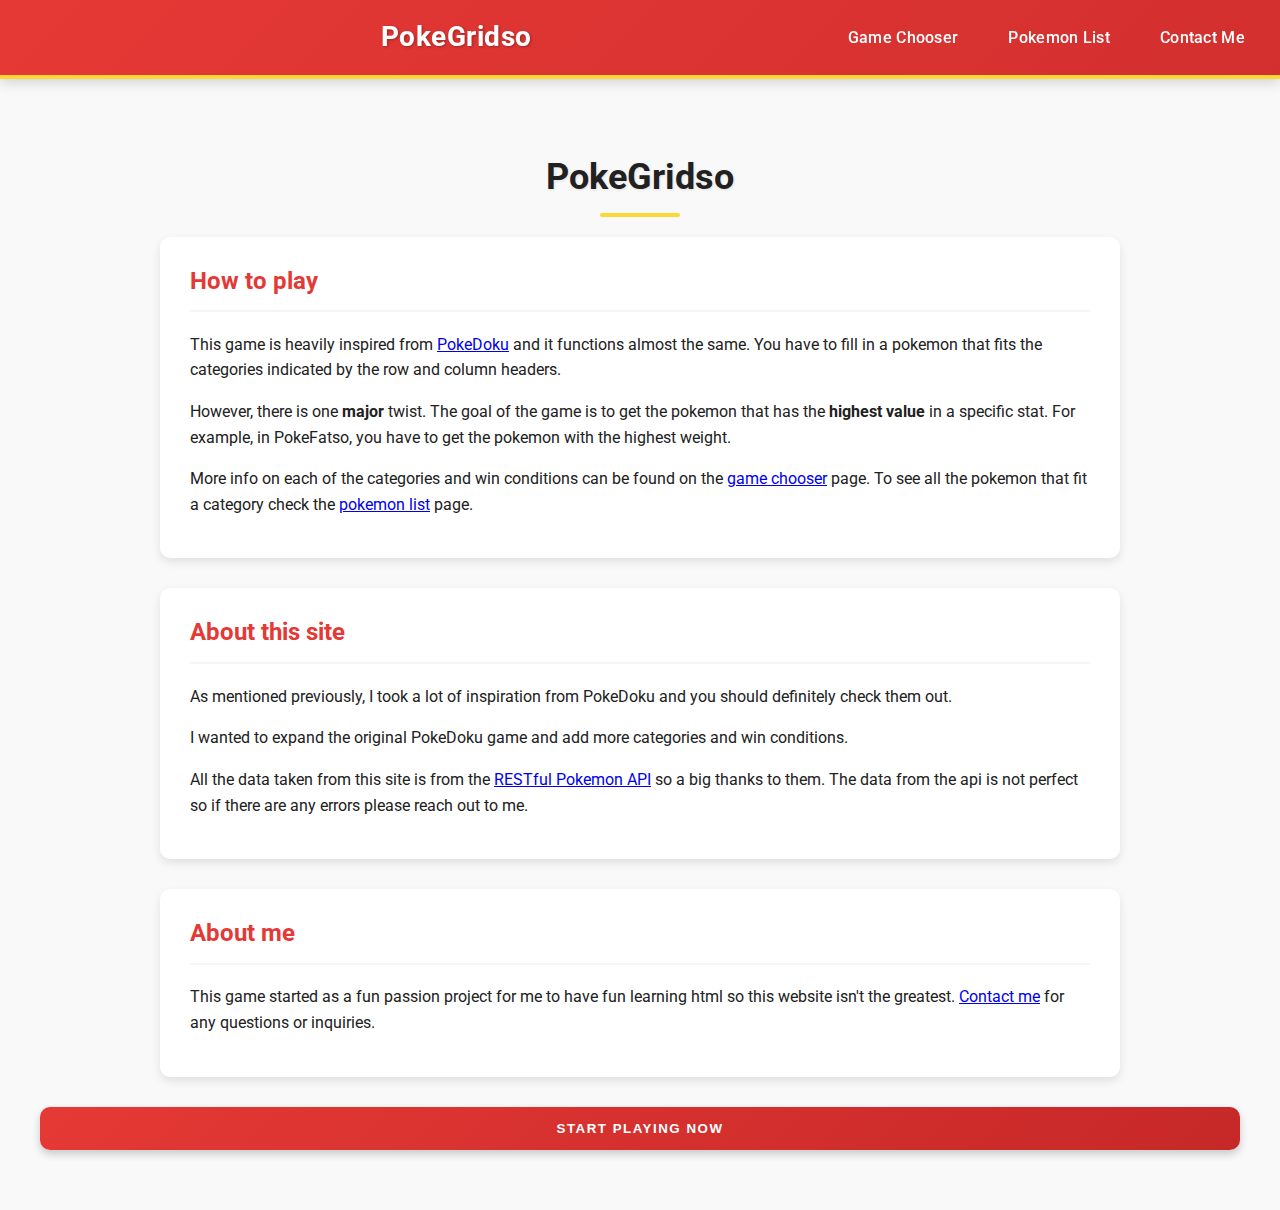
==== index.html @ e6eee51f "first commit" ====
<!DOCTYPE html>
<html lang="en">
  <head>
    <meta charset="utf-8" />
    <meta name="viewport" content="width=device-width, initial-scale=1.0" />
    <title>PokeGridso</title>
    <link rel="stylesheet" href="mainPageStyle.css" type="text/css" />
    <link
      href="https://fonts.googleapis.com/css2?family=Roboto:wght@400;500;700&display=swap"
      rel="stylesheet"
    />
  </head>
  <body>
    <div class="header">
      <div class="logo"></div>
      <a href="index.html" class="title-link"><div class="mainTitle">PokeGridso</div></a>
      <div class="otherPages">
        <a href="gamechooser.html">Game Chooser</a>
        <a href="pokemonlist.html">Pokemon List</a>
        <a href="contactme.html">Contact Me</a>
      </div>
    </div>

    <div class="container">
      <h1>PokeGridso</h1>
      
      <div class="howtoplay">
        <h2>How to play</h2>
        <p>
          This game is heavily inspired from
          <a href="https://www.pokedoku.com/" target="_blank">PokeDoku</a>
          and it functions almost the same. You have to fill in a pokemon that fits
          the categories indicated by the row and column headers.
        </p>
        <p>
          However, there is one <strong>major</strong> twist. The goal of the game
          is to get the pokemon that has the <strong>highest value</strong> in a
          specific stat. For example, in PokeFatso, you have to get the pokemon with
          the highest weight.
        </p>
        <p>
          More info on each of the categories and win conditions can be found on the
          <a href="gamechooser.html">game chooser</a> page. To see all the pokemon
          that fit a category check the
          <a href="pokemonlist.html">pokemon list</a> page.
        </p>
      </div>
      
      <div class="aboutsite">
        <h2>About this site</h2>
        <p>
          As mentioned previously, I took a lot of inspiration from PokeDoku and you
          should definitely check them out.
        </p>
        <p>
          I wanted to expand the original PokeDoku game and add more categories and
          win conditions.
        </p>
        <p>
          All the data taken from this site is from the
          <a href="https://pokeapi.co" target="_blank">RESTful Pokemon API</a> so a big thanks to
          them. The data from the api is not perfect so if there are any errors
          please reach out to me.
        </p>
      </div>
      
      <div class="aboutme">
        <h2>About me</h2>
        <p>
          This game started as a fun passion project for me to have fun learning
          html so this website isn't the greatest.
          <a href="contactme.html">Contact me</a> for any questions or inquiries.
        </p>
      </div>

      <div class="submit">
        <button onclick="window.location.href='gamechooser.html'">
          Start Playing Now
        </button>
      </div>
    </div>
  </body>
  <script src="mainPageScript.js"></script>
</html>
---- mainPageStyle.css ----
/* Pokemon-themed color palette - Updated with more modern colors */
:root {
  --primary: #e53935; /* Modernized Pokemon Red */
  --secondary: #263238; /* Darker Blue-Gray */
  --accent: #1e88e5; /* Modernized Pokemon Blue */
  --light: #f5f5f5;
  --dark: #212121;
  --success: #43a047; /* Green */
  --warning: #fdd835; /* Pokemon Yellow */
  --info: #29b6f6; /* Light Blue */
  --danger: #e53935; /* Red */
  --border-radius: 10px;
  --box-shadow: 0 4px 10px rgba(0, 0, 0, 0.1);
  --card-shadow: 0 8px 16px rgba(0, 0, 0, 0.1);
  --transition: all 0.3s ease;
  --content-width: 1200px;
  --section-spacing: 40px;
  --animation-duration: 0.5s;
  --animation-timing: cubic-bezier(0.175, 0.885, 0.32, 1.275);
}

/* Animations */
@keyframes fadeIn {
  from {
    opacity: 0;
    transform: translateY(10px);
  }
  to {
    opacity: 1;
    transform: translateY(0);
  }
}

@keyframes pulse {
  0% {
    transform: scale(1);
  }
  50% {
    transform: scale(1.05);
  }
  100% {
    transform: scale(1);
  }
}

@keyframes slideInRight {
  from {
    transform: translateX(20px);
    opacity: 0;
  }
  to {
    transform: translateX(0);
    opacity: 1;
  }
}

@keyframes slideInLeft {
  from {
    transform: translateX(-20px);
    opacity: 0;
  }
  to {
    transform: translateX(0);
    opacity: 1;
  }
}

@keyframes bounce {
  0%,
  20%,
  50%,
  80%,
  100% {
    transform: translateY(0);
  }
  40% {
    transform: translateY(-10px);
  }
  60% {
    transform: translateY(-5px);
  }
}

@keyframes glow {
  0% {
    box-shadow: 0 0 5px rgba(253, 216, 53, 0.5);
  }
  50% {
    box-shadow: 0 0 20px rgba(253, 216, 53, 0.8);
  }
  100% {
    box-shadow: 0 0 5px rgba(253, 216, 53, 0.5);
  }
}

/* Base styles */
body {
  font-family: "Roboto", "Segoe UI", Arial, sans-serif;
  line-height: 1.6;
  color: var(--dark);
  background-color: #f9f9f9;
  background-image: url("https://i.imgur.com/JFvmJNz.png");
  background-attachment: fixed;
  background-size: 150px;
  background-repeat: repeat;
  background-blend-mode: overlay;
  margin: 0;
  padding: 0;
}

/* Container */
.container {
  max-width: var(--content-width);
  margin: 0 auto;
  padding: 30px 20px;
  animation: fadeIn 0.8s ease-out;
}

/* Header - Modernized */
.header {
  background: linear-gradient(135deg, var(--primary) 0%, #d32f2f 100%);
  color: white;
  padding: 15px 20px;
  display: flex;
  align-items: center;
  justify-content: space-between;
  box-shadow: 0 4px 12px rgba(0, 0, 0, 0.15);
  position: sticky;
  top: 0;
  z-index: 100;
  border-bottom: 4px solid var(--warning);
}

.logo {
  width: 45px;
  height: 45px;
  background-image: url("https://i.imgur.com/7CJoUYC.png");
  background-size: contain;
  background-repeat: no-repeat;
  margin-right: 15px;
  filter: drop-shadow(0 2px 4px rgba(0, 0, 0, 0.2));
  animation: pulse 2s infinite;
}

.mainTitle {
  font-size: 28px;
  font-weight: bold;
  flex-grow: 1;
  text-shadow: 1px 1px 3px rgba(0, 0, 0, 0.3);
  letter-spacing: 0.5px;
  animation: slideInLeft 0.5s var(--animation-timing);
}

.otherPages {
  display: flex;
  gap: 20px;
}

.otherPages a {
  color: white;
  text-decoration: none;
  padding: 8px 15px;
  border-radius: var(--border-radius);
  transition: var(--transition);
  font-weight: 500;
  letter-spacing: 0.3px;
}

.otherPages a:hover {
  background-color: rgba(255, 255, 255, 0.2);
  transform: translateY(-2px);
  transition: all 0.3s var(--animation-timing);
}

.otherPages a.active {
  background-color: var(--warning);
  color: var(--dark);
  box-shadow: 0 2px 5px rgba(0, 0, 0, 0.2);
  animation: glow 2s infinite;
}

/* Main content layout */
.main-content {
  display: grid;
  grid-template-columns: 1fr 1fr;
  gap: 30px;
  margin-top: 30px;
}

@media (max-width: 768px) {
  .main-content {
    grid-template-columns: 1fr;
  }
}

/* Card styling - Enhanced */
.card {
  background-color: white;
  border-radius: var(--border-radius);
  box-shadow: var(--card-shadow);
  padding: 25px;
  margin-bottom: 30px;
  border-top: 4px solid var(--accent);
  transition: transform 0.3s var(--animation-timing), box-shadow 0.3s ease;
  animation: fadeIn var(--animation-duration) ease-out;
  animation-fill-mode: both;
}

.card:hover {
  transform: translateY(-5px);
  box-shadow: 0 12px 20px rgba(0, 0, 0, 0.15);
  transition: all 0.3s var(--animation-timing);
}

.card-header {
  border-bottom: 1px solid var(--light);
  padding-bottom: 15px;
  margin-bottom: 20px;
  display: flex;
  justify-content: space-between;
  align-items: center;
}

.card-title {
  font-size: 22px;
  font-weight: bold;
  color: var(--accent);
  margin: 0;
  position: relative;
  display: inline-block;
}

.card-title::after {
  content: "";
  position: absolute;
  width: 0;
  height: 2px;
  bottom: -4px;
  left: 0;
  background-color: var(--accent);
  transition: width 0.3s ease;
}

.card:hover .card-title::after {
  width: 100%;
}

/* Categories section - Improved */
.categories {
  display: grid;
  grid-template-columns: repeat(auto-fill, minmax(220px, 1fr));
  gap: 15px;
  padding: 20px;
  background-color: white;
  border-radius: var(--border-radius);
  box-shadow: var(--box-shadow);
  margin-bottom: 30px;
}

.categories label {
  display: flex;
  align-items: center;
  padding: 12px 15px;
  border-radius: var(--border-radius);
  background-color: var(--light);
  transition: var(--transition);
  cursor: pointer;
  box-shadow: 0 2px 4px rgba(0, 0, 0, 0.05);
}

.categories label:hover {
  background-color: #e0e0e0;
  transform: translateY(-2px);
  box-shadow: 0 4px 8px rgba(0, 0, 0, 0.1);
}

.categories input[type="checkbox"] {
  margin-right: 10px;
  cursor: pointer;
  transform: scale(1.2);
}

.categories a {
  margin-left: 8px;
  color: var(--accent);
  text-decoration: none;
  font-weight: bold;
  transition: color 0.2s ease;
}

.categories a:hover {
  color: #1565c0;
}

/* Win condition section - Enhanced */
.winCon {
  display: flex;
  flex-direction: column;
  gap: 20px;
  padding: 25px;
  background-color: white;
  border-radius: var(--border-radius);
  box-shadow: var(--box-shadow);
  margin-bottom: 30px;
}

.winChecks {
  display: flex;
  gap: 25px;
  margin-bottom: 15px;
}

.winChecks label {
  display: flex;
  align-items: center;
  cursor: pointer;
  font-weight: 500;
}

.winChooser {
  display: grid;
  grid-template-columns: repeat(auto-fill, minmax(200px, 1fr));
  gap: 15px;
}

.winChooser label {
  display: flex;
  align-items: center;
  padding: 12px 15px;
  border-radius: var(--border-radius);
  background-color: var(--light);
  transition: var(--transition);
  cursor: pointer;
  box-shadow: 0 2px 4px rgba(0, 0, 0, 0.05);
}

.winChooser label:hover {
  background-color: #e0e0e0;
  transform: translateY(-2px);
  box-shadow: 0 4px 8px rgba(0, 0, 0, 0.1);
}

.winChooser input[type="radio"] {
  margin-right: 10px;
  cursor: pointer;
  transform: scale(1.2);
}

/* Options and PP sections - Enhanced */
.options-container {
  display: flex;
  gap: 30px;
  margin-bottom: 30px;
}

.pp,
.options {
  flex: 1;
  padding: 25px;
  background-color: white;
  border-radius: var(--border-radius);
  box-shadow: var(--box-shadow);
  transition: transform 0.3s ease, box-shadow 0.3s ease;
}

.pp:hover,
.options:hover {
  transform: translateY(-5px);
  box-shadow: 0 8px 15px rgba(0, 0, 0, 0.1);
}

/* Submit buttons - Enhanced */
.submit {
  display: flex;
  gap: 20px;
  margin-bottom: 30px;
}

.submit button {
  padding: 14px 28px;
  border: none;
  border-radius: var(--border-radius);
  background: linear-gradient(135deg, var(--accent) 0%, #1565c0 100%);
  color: white;
  font-weight: bold;
  cursor: pointer;
  transition: var(--transition);
  flex: 1;
  text-transform: uppercase;
  letter-spacing: 1.5px;
  box-shadow: 0 4px 8px rgba(0, 0, 0, 0.2);
  position: relative;
  overflow: hidden;
}

.submit button::before {
  content: "";
  position: absolute;
  top: 0;
  left: -100%;
  width: 100%;
  height: 100%;
  background: linear-gradient(
    90deg,
    transparent,
    rgba(255, 255, 255, 0.2),
    transparent
  );
  transition: 0.5s;
}

.submit button:hover::before {
  left: 100%;
}

.submit button:first-child {
  background: linear-gradient(135deg, var(--primary) 0%, #c62828 100%);
}

.submit button:hover {
  transform: translateY(-3px);
  box-shadow: 0 8px 15px rgba(0, 0, 0, 0.25);
}

.submit button:active {
  transform: translateY(-1px);
  box-shadow: 0 5px 10px rgba(0, 0, 0, 0.2);
}

/* Explanations section - Enhanced */
.explanations {
  background-color: white;
  border-radius: var(--border-radius);
  box-shadow: var(--box-shadow);
  padding: 30px;
  margin-bottom: 30px;
}

.explanations h2 {
  color: var(--primary);
  border-bottom: 2px solid var(--light);
  padding-bottom: 15px;
  margin-top: 0;
  font-size: 24px;
}

.explanations h3 {
  color: var(--accent);
  margin-top: 25px;
  margin-bottom: 10px;
  display: flex;
  align-items: center;
  font-size: 20px;
}

.explanations h3::before {
  content: "⬤";
  font-size: 12px;
  margin-right: 10px;
  color: var(--warning);
}

.difficulty {
  display: inline-block;
  font-size: 12px;
  padding: 4px 10px;
  border-radius: 12px;
  margin-left: 12px;
  font-weight: normal;
  background-color: var(--light);
}

.difficulty.easy {
  background-color: #d4edda;
  color: #155724;
}

.difficulty.medium {
  background-color: #fff3cd;
  color: #856404;
}

.difficulty.hard {
  background-color: #f8d7da;
  color: #721c24;
}

.difficulty.impossible {
  background-color: #343a40;
  color: white;
}

.explanations a {
  color: var(--accent);
  text-decoration: none;
  font-weight: 500;
  transition: var(--transition);
  border-bottom: 1px dotted var(--accent);
}

.explanations a:hover {
  color: #1565c0;
  border-bottom: 1px solid #1565c0;
}

/* Pokemon list styles - Enhanced */
#selected-categories,
#selected-list {
  list-style-type: none;
  padding: 0;
}

#selected-categories li,
#selected-list li {
  padding: 12px 18px;
  margin: 8px 0;
  background: var(--light);
  border-radius: var(--border-radius);
  transition: var(--transition);
  display: flex;
  justify-content: space-between;
  align-items: center;
  box-shadow: 0 2px 5px rgba(0, 0, 0, 0.05);
}

#selected-categories li:hover,
#selected-list li:hover {
  background: #e0e0e0;
  transform: translateY(-2px);
  box-shadow: 0 4px 8px rgba(0, 0, 0, 0.1);
  transition: all 0.3s var(--animation-timing);
}

.list-header {
  margin-bottom: 20px;
  display: flex;
  align-items: center;
  justify-content: space-between;
}

#reverse-list {
  padding: 10px 18px;
  cursor: pointer;
  display: flex;
  align-items: center;
  background-color: var(--light);
  border: none;
  border-radius: var(--border-radius);
  transition: var(--transition);
  font-weight: 500;
  box-shadow: 0 2px 5px rgba(0, 0, 0, 0.1);
}

#reverse-list:hover {
  background-color: #e0e0e0;
  transform: translateY(-2px);
  box-shadow: 0 4px 8px rgba(0, 0, 0, 0.15);
}

.arrow {
  display: inline-block;
  margin-left: 10px;
  transition: transform 0.3s ease;
}

.arrow-up::after {
  content: "▲";
}

.arrow-down::after {
  content: "▼";
}

.pokemon-header {
  display: flex;
  align-items: center;
  justify-content: space-between;
  margin-bottom: 20px;
}

/* Form elements - Enhanced */
input[type="text"],
select {
  padding: 12px 18px;
  border: 1px solid #ddd;
  border-radius: var(--border-radius);
  width: 100%;
  font-size: 16px;
  transition: var(--transition);
  box-shadow: 0 2px 5px rgba(0, 0, 0, 0.05);
}

input[type="text"]:focus,
select:focus {
  outline: none;
  border-color: var(--accent);
  box-shadow: 0 0 0 3px rgba(30, 136, 229, 0.25);
  transition: all 0.3s var(--animation-timing);
}

select {
  appearance: none;
  background-image: url("data:image/svg+xml;charset=utf-8,%3Csvg xmlns='http://www.w3.org/2000/svg' width='16' height='16' viewBox='0 0 24 24' fill='none' stroke='%23333' stroke-width='2' stroke-linecap='round' stroke-linejoin='round'%3E%3Cpath d='M6 9l6 6 6-6'/%3E%3C/svg%3E");
  background-repeat: no-repeat;
  background-position: right 15px center;
  background-size: 16px;
  padding-right: 40px;
}

/* Home page specific styles */
h1 {
  text-align: center;
  color: var(--dark);
  margin: 40px 0 30px;
  font-size: 36px;
  text-shadow: 1px 1px 3px rgba(0, 0, 0, 0.1);
  animation: fadeIn 0.8s ease-out;
  position: relative;
}

h1::after {
  content: "";
  position: absolute;
  width: 80px;
  height: 4px;
  background-color: var(--warning);
  bottom: -10px;
  left: 50%;
  transform: translateX(-50%);
  border-radius: 2px;
  animation: slideInRight 0.8s ease-out forwards;
}

.howtoplay,
.aboutsite,
.aboutme {
  background-color: white;
  border-radius: var(--border-radius);
  box-shadow: var(--box-shadow);
  padding: 25px 30px;
  margin: 0 auto 30px;
  max-width: 900px;
  transition: transform 0.3s ease, box-shadow 0.3s ease;
}

.howtoplay:hover,
.aboutsite:hover,
.aboutme:hover {
  transform: translateY(-5px);
  box-shadow: 0 12px 20px rgba(0, 0, 0, 0.15);
}

.howtoplay h2,
.aboutsite h2,
.aboutme h2 {
  color: var(--primary);
  border-bottom: 2px solid var(--light);
  padding-bottom: 10px;
  margin-top: 0;
}

/* Contact page styles */
.contact-methods {
  display: grid;
  grid-template-columns: repeat(auto-fit, minmax(250px, 1fr));
  gap: 25px;
  margin: 30px 0;
}

.contact-item {
  background-color: var(--light);
  padding: 20px;
  border-radius: var(--border-radius);
  box-shadow: 0 2px 5px rgba(0, 0, 0, 0.05);
  transition: var(--transition);
}

.contact-item:hover {
  transform: translateY(-5px);
  box-shadow: 0 8px 15px rgba(0, 0, 0, 0.1);
}

.contact-item h3 {
  color: var(--primary);
  margin-top: 0;
  margin-bottom: 10px;
  font-size: 18px;
  border-bottom: 2px solid rgba(0, 0, 0, 0.05);
  padding-bottom: 8px;
}

.contact-item a {
  color: var(--accent);
  text-decoration: none;
  font-weight: 500;
  transition: var(--transition);
  display: inline-block;
}

.contact-item a:hover {
  color: #1565c0;
  transform: translateX(3px);
}

.feedback-section {
  background-color: var(--light);
  padding: 20px 25px;
  border-radius: var(--border-radius);
  margin-top: 20px;
  border-left: 4px solid var(--warning);
}

.feedback-section h3 {
  color: var(--dark);
  margin-top: 0;
  font-size: 20px;
}

.feedback-section ul {
  margin-top: 15px;
  padding-left: 20px;
}

.feedback-section li {
  margin-bottom: 8px;
  position: relative;
}

.feedback-section li::before {
  content: "•";
  color: var(--warning);
  font-weight: bold;
  display: inline-block;
  width: 1em;
  margin-left: -1em;
}

/* Filter controls for Pokemon list page */
.filter-controls {
  display: grid;
  grid-template-columns: repeat(auto-fit, minmax(300px, 1fr));
  gap: 20px;
  margin-bottom: 10px;
}

.filter-group {
  display: flex;
  flex-direction: column;
  gap: 8px;
}

.filter-group label {
  font-weight: 500;
  color: var(--dark);
  margin-bottom: 5px;
}

/* Pokemon list styles */
.suggestion-image {
  width: 40px;
  height: 40px;
  margin-right: 10px;
  object-fit: contain;
}

/* Responsive adjustments */
@media (max-width: 768px) {
  .container {
    padding: 20px 15px;
  }

  .header {
    padding: 12px 15px;
  }

  .mainTitle {
    font-size: 22px;
  }

  .otherPages {
    gap: 10px;
  }

  .otherPages a {
    padding: 6px 10px;
    font-size: 14px;
  }

  .categories,
  .winChooser {
    grid-template-columns: 1fr;
  }

  .options-container {
    flex-direction: column;
    gap: 20px;
  }

  .submit {
    flex-direction: column;
  }

  h1 {
    font-size: 28px;
    margin: 30px 0 20px;
  }

  .contact-methods {
    grid-template-columns: 1fr;
  }
}

.title-link {
  text-decoration: none;
  color: white;
}

.title-link:hover {
  text-decoration: none;
  color: white;
}

/* Staggered animation for list items */
#selected-categories li,
#selected-list li {
  animation: fadeIn 0.5s ease-out;
  animation-fill-mode: both;
}

#selected-categories li:nth-child(1),
#selected-list li:nth-child(1) {
  animation-delay: 0.1s;
}
#selected-categories li:nth-child(2),
#selected-list li:nth-child(2) {
  animation-delay: 0.2s;
}
#selected-categories li:nth-child(3),
#selected-list li:nth-child(3) {
  animation-delay: 0.3s;
}
#selected-categories li:nth-child(4),
#selected-list li:nth-child(4) {
  animation-delay: 0.4s;
}
#selected-categories li:nth-child(5),
#selected-list li:nth-child(5) {
  animation-delay: 0.5s;
}
#selected-categories li:nth-child(n + 6),
#selected-list li:nth-child(n + 6) {
  animation-delay: 0.6s;
}

/* Animate form elements on page load */
input[type="text"],
select,
.filter-group,
.categories label,
.winChooser label {
  animation: fadeIn 0.5s ease-out;
  animation-fill-mode: both;
}

.filter-group:nth-child(1) {
  animation-delay: 0.1s;
}
.filter-group:nth-child(2) {
  animation-delay: 0.2s;
}

/* Bounce animation for Pokemon images */
.suggestion-image {
  transition: transform 0.3s ease;
}

.suggestion-image:hover {
  transform: scale(1.2);
  animation: bounce 1s ease infinite;
}
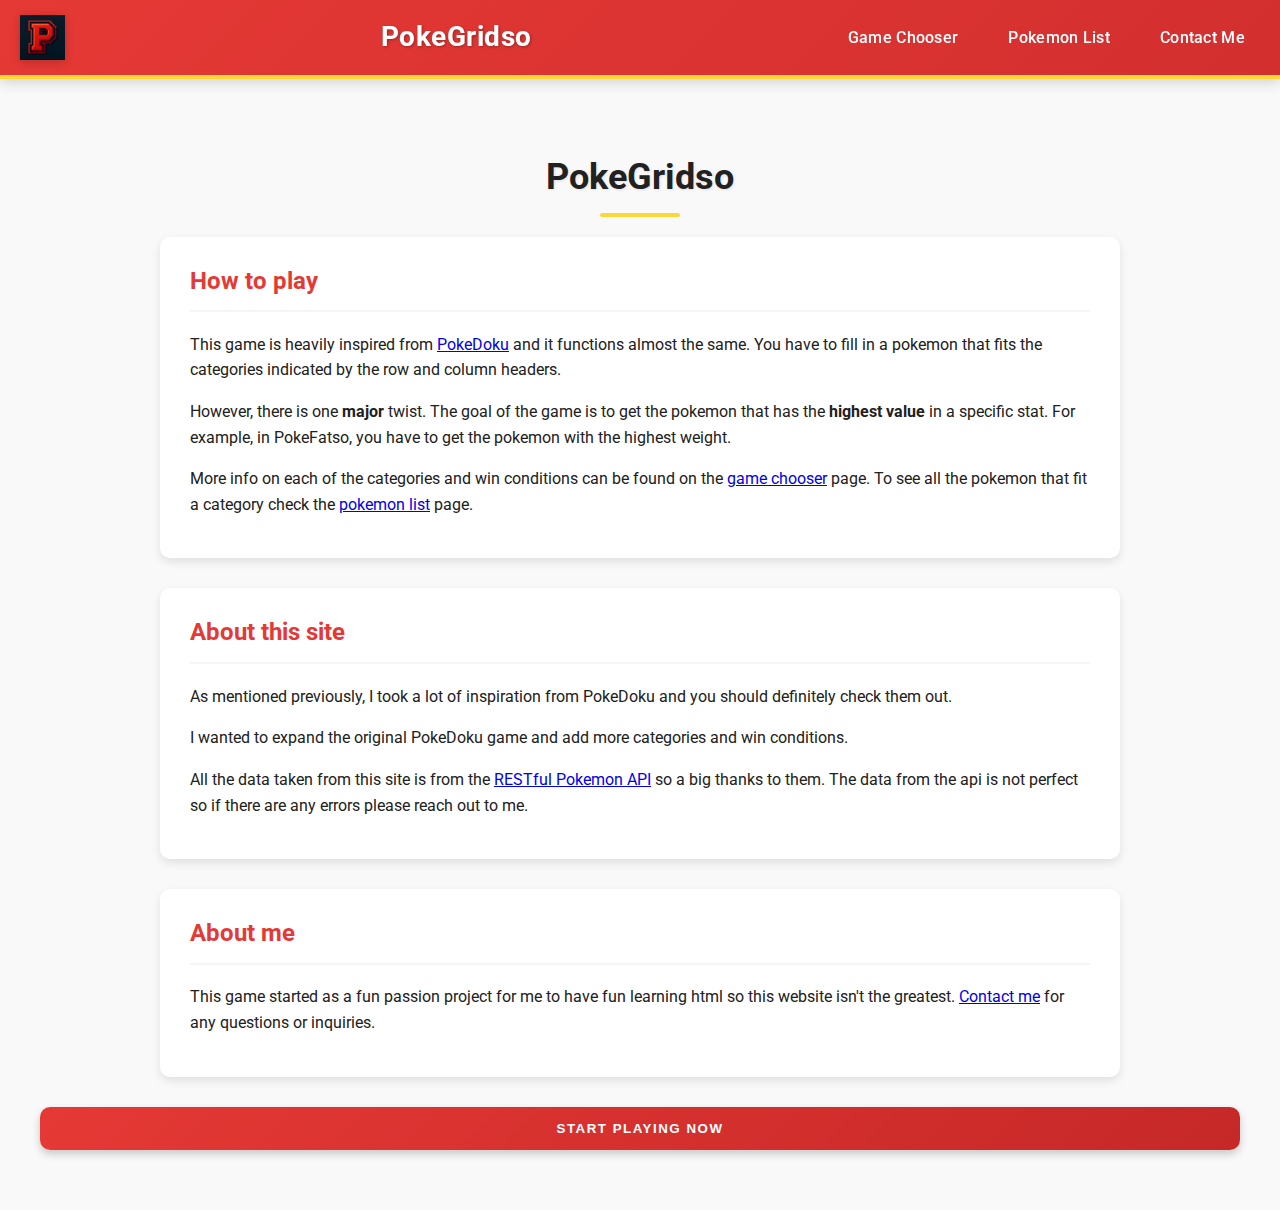
==== commit b75dedd9: "Fixed logo" ====
--- a/index.html
+++ b/index.html
@@ -13,7 +13,9 @@
   <body>
     <div class="header">
       <div class="logo"></div>
-      <a href="index.html" class="title-link"><div class="mainTitle">PokeGridso</div></a>
+      <a href="index.html" class="title-link"
+        ><div class="mainTitle">PokeGridso</div></a
+      >
       <div class="otherPages">
         <a href="gamechooser.html">Game Chooser</a>
         <a href="pokemonlist.html">Pokemon List</a>
@@ -23,53 +25,55 @@
 
     <div class="container">
       <h1>PokeGridso</h1>
-      
+
       <div class="howtoplay">
         <h2>How to play</h2>
         <p>
           This game is heavily inspired from
           <a href="https://www.pokedoku.com/" target="_blank">PokeDoku</a>
-          and it functions almost the same. You have to fill in a pokemon that fits
-          the categories indicated by the row and column headers.
+          and it functions almost the same. You have to fill in a pokemon that
+          fits the categories indicated by the row and column headers.
         </p>
         <p>
-          However, there is one <strong>major</strong> twist. The goal of the game
-          is to get the pokemon that has the <strong>highest value</strong> in a
-          specific stat. For example, in PokeFatso, you have to get the pokemon with
-          the highest weight.
+          However, there is one <strong>major</strong> twist. The goal of the
+          game is to get the pokemon that has the
+          <strong>highest value</strong> in a specific stat. For example, in
+          PokeFatso, you have to get the pokemon with the highest weight.
         </p>
         <p>
-          More info on each of the categories and win conditions can be found on the
-          <a href="gamechooser.html">game chooser</a> page. To see all the pokemon
-          that fit a category check the
+          More info on each of the categories and win conditions can be found on
+          the
+          <a href="gamechooser.html">game chooser</a> page. To see all the
+          pokemon that fit a category check the
           <a href="pokemonlist.html">pokemon list</a> page.
         </p>
       </div>
-      
+
       <div class="aboutsite">
         <h2>About this site</h2>
         <p>
-          As mentioned previously, I took a lot of inspiration from PokeDoku and you
-          should definitely check them out.
+          As mentioned previously, I took a lot of inspiration from PokeDoku and
+          you should definitely check them out.
         </p>
         <p>
-          I wanted to expand the original PokeDoku game and add more categories and
-          win conditions.
+          I wanted to expand the original PokeDoku game and add more categories
+          and win conditions.
         </p>
         <p>
           All the data taken from this site is from the
-          <a href="https://pokeapi.co" target="_blank">RESTful Pokemon API</a> so a big thanks to
-          them. The data from the api is not perfect so if there are any errors
-          please reach out to me.
+          <a href="https://pokeapi.co" target="_blank">RESTful Pokemon API</a>
+          so a big thanks to them. The data from the api is not perfect so if
+          there are any errors please reach out to me.
         </p>
       </div>
-      
+
       <div class="aboutme">
         <h2>About me</h2>
         <p>
           This game started as a fun passion project for me to have fun learning
           html so this website isn't the greatest.
-          <a href="contactme.html">Contact me</a> for any questions or inquiries.
+          <a href="contactme.html">Contact me</a> for any questions or
+          inquiries.
         </p>
       </div>
 
--- a/mainPageStyle.css
+++ b/mainPageStyle.css
@@ -134,7 +134,7 @@
 .logo {
   width: 45px;
   height: 45px;
-  background-image: url("https://i.imgur.com/7CJoUYC.png");
+  background-image: url("../images/logo/logo.png");
   background-size: contain;
   background-repeat: no-repeat;
   margin-right: 15px;
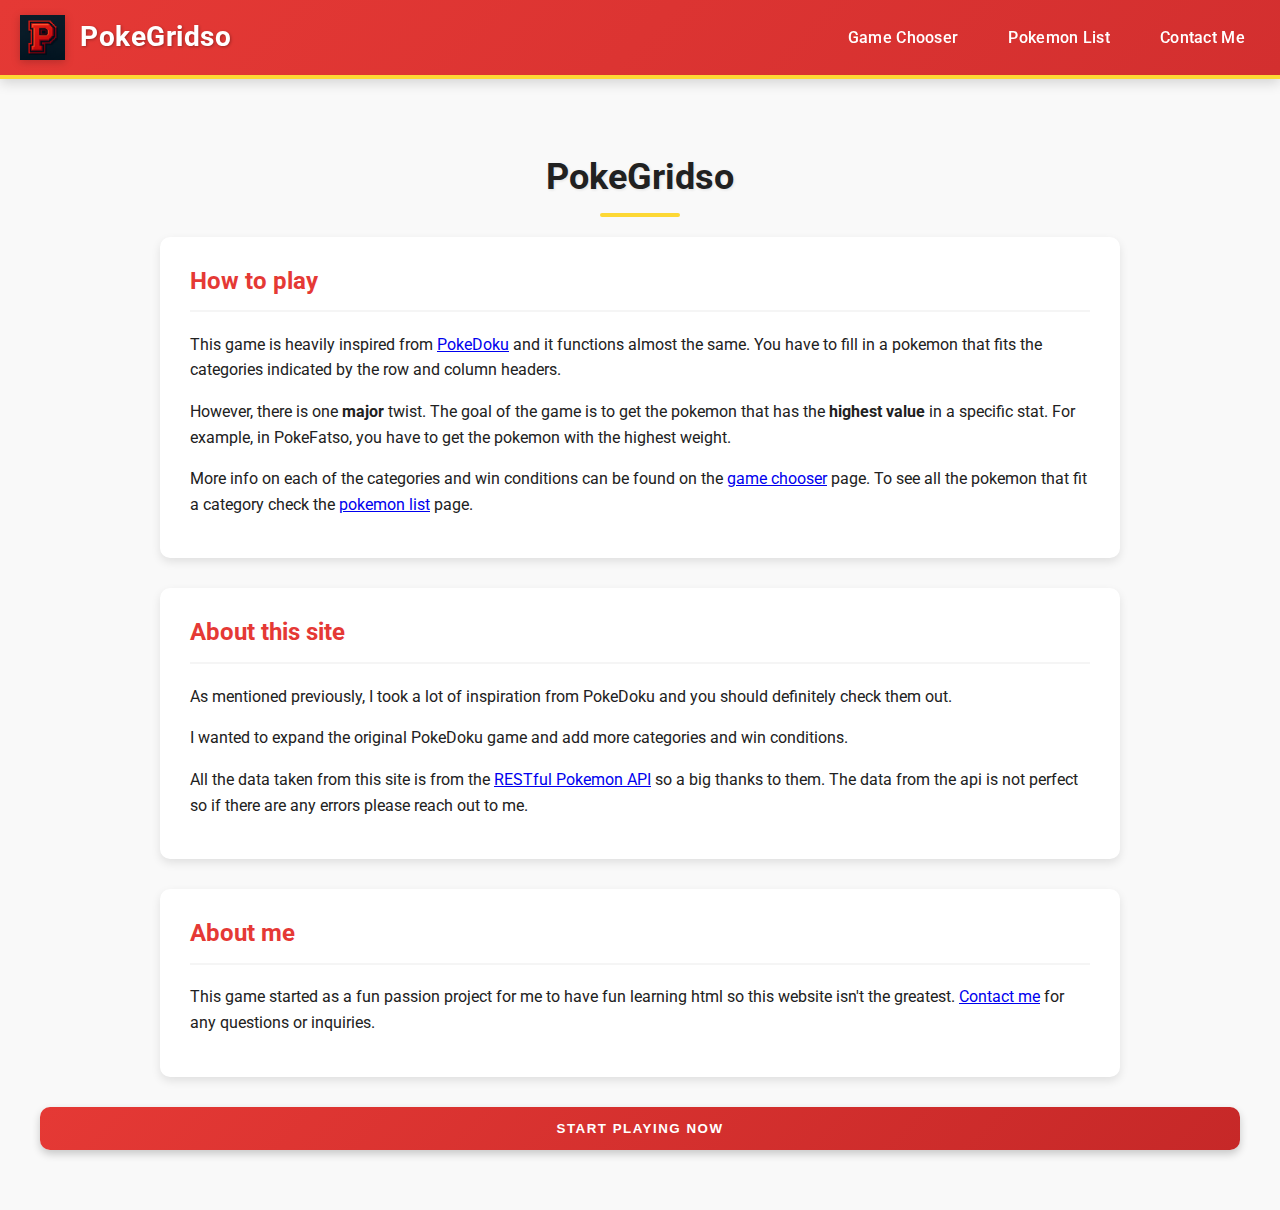
==== commit 01922e6c: "updated css" ====
--- a/index.html
+++ b/index.html
@@ -13,9 +13,7 @@
   <body>
     <div class="header">
       <div class="logo"></div>
-      <a href="index.html" class="title-link"
-        ><div class="mainTitle">PokeGridso</div></a
-      >
+      <div class="mainTitle">PokeGridso</div>
       <div class="otherPages">
         <a href="gamechooser.html">Game Chooser</a>
         <a href="pokemonlist.html">Pokemon List</a>
--- a/mainPageStyle.css
+++ b/mainPageStyle.css
@@ -134,7 +134,7 @@
 .logo {
   width: 45px;
   height: 45px;
-  background-image: url("../images/logo/logo.png");
+  background-image: url("images/logo/logo.png");
   background-size: contain;
   background-repeat: no-repeat;
   margin-right: 15px;
@@ -748,6 +748,30 @@
   flex-direction: column;
   gap: 8px;
 }
+input[list],
+select {
+  width: 100%;
+  padding: 8px 4px;
+  font-size: 16px;
+  border: 2px solid #ccc;
+  border-radius: 5px;
+  background-color: white;
+  appearance: none; /* Removes default styling */
+}
+
+input[list]:focus,
+select:focus {
+  border-color: #007bff;
+  outline: none;
+}
+
+input[list] {
+  cursor: pointer;
+}
+
+select {
+  cursor: pointer;
+}
 
 .filter-group label {
   font-weight: 500;
